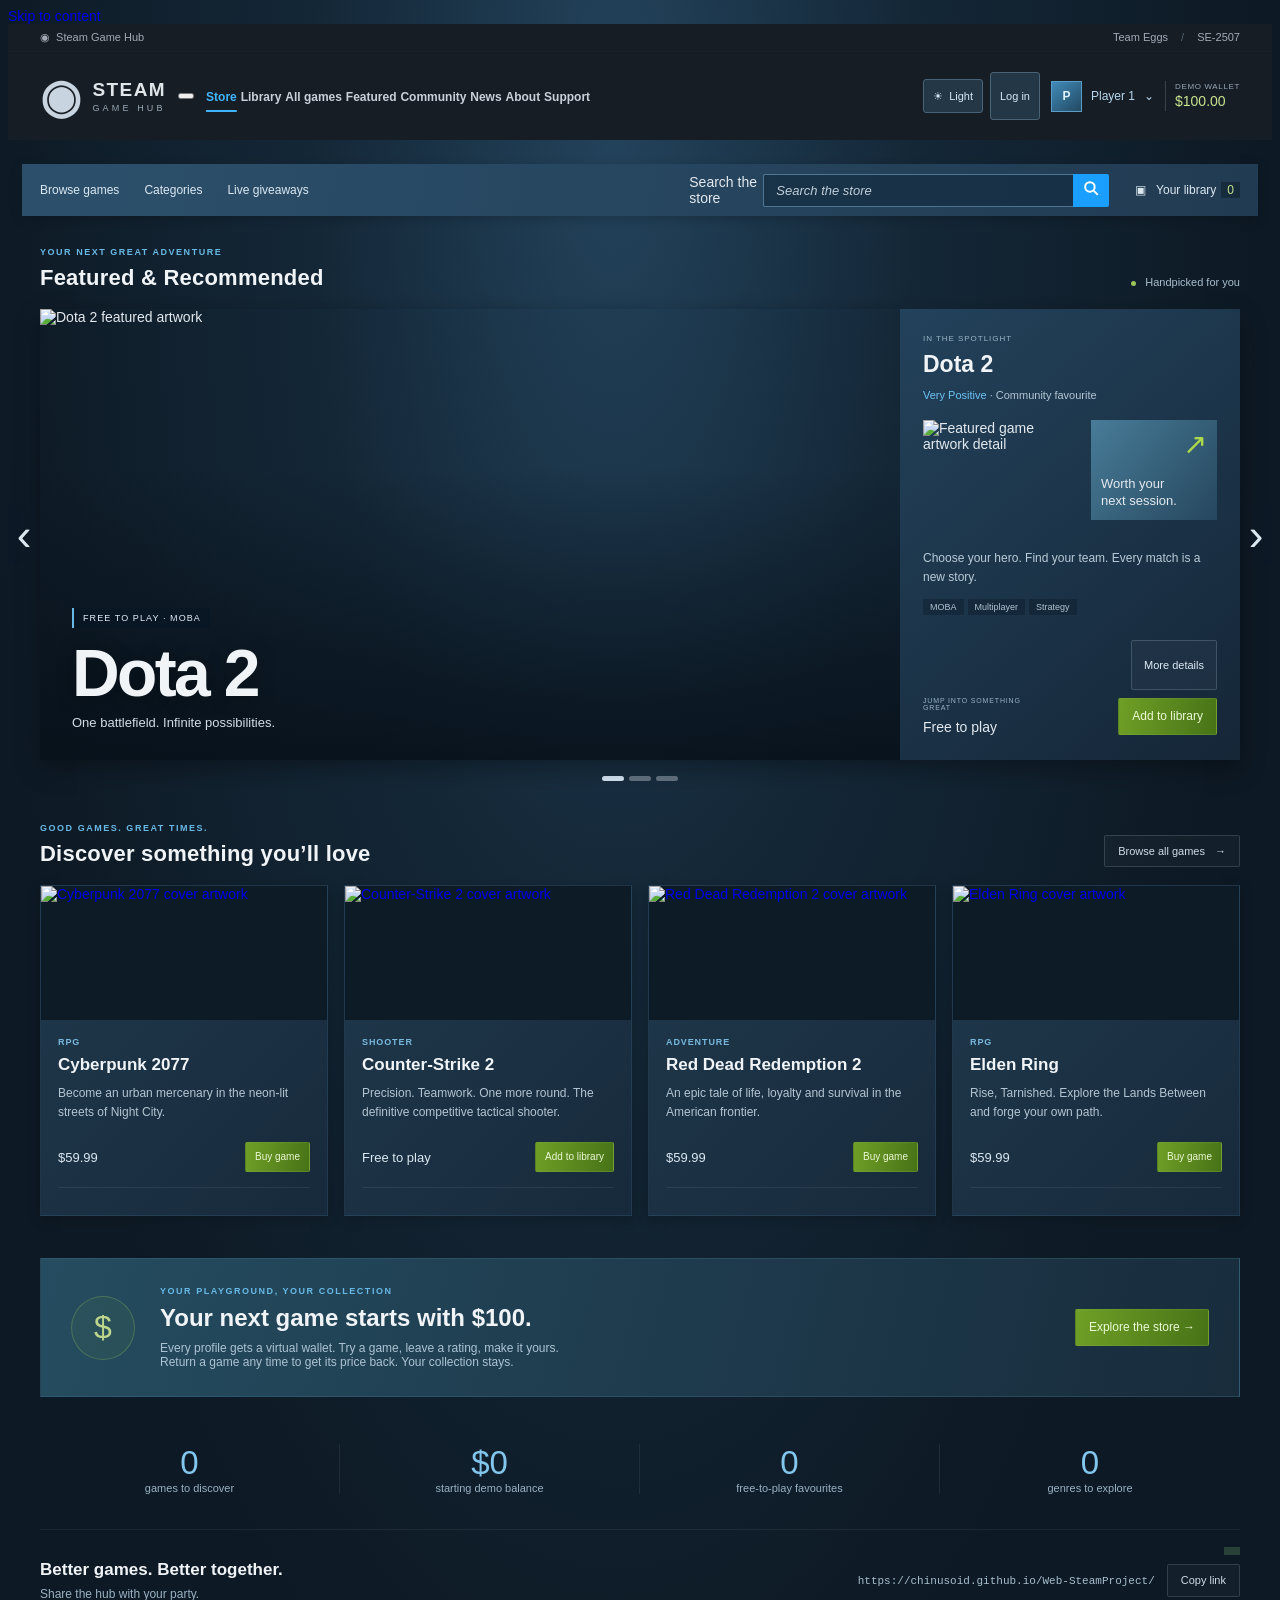
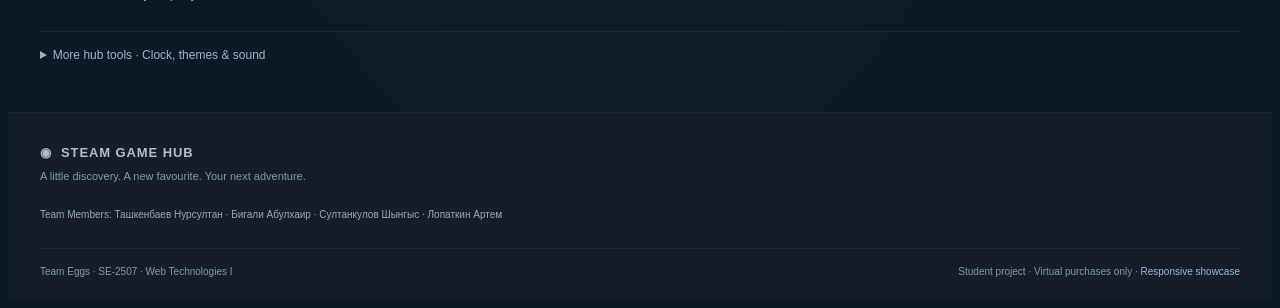
==== index.html @ 56e3a1a7 "Add game details page and team contact links Brings over Nursultan's 10 November additions from the " ====
<!DOCTYPE html>
<html lang="en" data-bs-theme="dark">
<head>
<meta charset="utf-8">
<script src="js/theme-init.js"></script>
<script defer src="js/validation.js"></script>
<meta name="viewport" content="width=device-width, initial-scale=1">
<title>Steam Game Hub — Store</title>
<meta name="description" content="Discover, rate and collect your next favourite game. A frontend student game store.">
<link rel="icon" href="data:image/svg+xml,%3Csvg xmlns='http://www.w3.org/2000/svg' viewBox='0 0 40 40'%3E%3Crect width='40' height='40' fill='%23171d25'/%3E%3Ctext x='5' y='30' fill='%2366c0f4' font-size='32'%3E◉%3C/text%3E%3C/svg%3E">
<link rel="stylesheet" href="vendor/bootstrap/bootstrap.min.css">
<link rel="stylesheet" href="css/theme.css">
<link rel="stylesheet" href="css/store.css">
<link rel="stylesheet" href="css/final.css">
<script defer src="vendor/bootstrap/bootstrap.bundle.min.js">
</script>
<script src="vendor/jquery/jquery-4.0.0.min.js">
</script>

<script defer src="js/games-data.js">
</script>
<script defer src="js/site.js">
</script>
<script defer src="js/interactions.js">
</script>
<script defer src="js/auth.js"></script><script defer src="js/final.js"></script><script defer src="js/script.js">
</script>
</head>
<body class="store-page">
<a href="#main-content" class="visually-hidden-focusable skip-link btn btn-light">Skip to content</a>
<header id="main-header" class="store-header">
 <div class="client-strip">
<div class="store-shell">
<span class="client-label">◉ &nbsp;Steam Game Hub</span>
<span>Team Eggs <span class="strip-divider">/</span> SE-2507</span>
</div>
</div>
 <nav class="navbar navbar-expand-xl" aria-label="Main navigation">
<div class="store-shell nav-inner">
 <a class="navbar-brand" href="index.html">
<span class="hub-symbol" aria-hidden="true">◉</span>
<span>STEAM<span class="brand-sub">GAME HUB</span>
</span>
</a>
 <button class="navbar-toggler" type="button" data-bs-toggle="collapse" data-bs-target="#main-nav" aria-controls="main-nav" aria-expanded="false" aria-label="Toggle navigation">
<span class="navbar-toggler-icon">
</span>
</button>
 <div class="collapse navbar-collapse" id="main-nav">
<div class="navbar-nav">
<a class="nav-link active" aria-current="page" href="index.html">Store</a>
<a class="nav-link "  href="library.html">Library</a>
<a class="nav-link "  href="games.html">All games</a>
<a class="nav-link "  href="featured.html">Featured</a>
<a class="nav-link "  href="community.html">Community</a>
<a class="nav-link "  href="news.html">News</a>
<a class="nav-link "  href="about.html">About</a>
<a class="nav-link "  href="contact.html">Support</a>
</div>
</div>
 <div class="account-tools"><button type="button" class="theme-toggle" data-theme-toggle aria-pressed="false" aria-label="Switch to light mode"><span aria-hidden="true">☀</span><span data-theme-label>Light</span></button><a class="account-link" href="login.html" data-account-link>Log in</a>
<button class="profile-button" data-open-profiles type="button" aria-haspopup="dialog">
<span class="avatar" aria-hidden="true">P</span>
<span data-profile-name>Player 1</span>
<span aria-hidden="true">⌄</span>
</button>
<div class="wallet">
<span class="wallet-label">DEMO WALLET</span>
<strong data-wallet>$100.00</strong>
</div>
</div>
 </div>
</nav>
 </header>
 <div class="store-shell shop-bar">
<nav aria-label="Store collections">
<a href="games.html">Browse games</a>
<a href="categories.html">Categories</a>
<a href="giveaways.html">Live giveaways</a>
</nav>
 <form class="store-search" action="games.html" role="search" autocomplete="off" novalidate>
<label class="visually-hidden" for="store-search">Search the store</label>
<input id="store-search" name="q" type="search" placeholder="Search the store" role="combobox" aria-autocomplete="list" aria-controls="search-suggestions" aria-expanded="false">
<button type="submit" aria-label="Search games">
<svg viewBox="0 0 24 24" aria-hidden="true">
<circle cx="10" cy="10" r="6"/>
<path d="m15 15 5 5"/>
</svg>
</button>
<ul id="search-suggestions" class="search-suggestions" role="listbox" hidden>
</ul>
</form>
 <a class="library-shortcut" href="library.html">▣ &nbsp; Your library <span data-owned-count>0</span>
</a>
</div>
<main id="main-content" class="store-shell store-main" tabindex="-1">
<section class="featured-section" aria-labelledby="featured-heading">
<div class="section-top">
<div>
<p class="eyebrow">YOUR NEXT GREAT ADVENTURE</p>
<h1 id="featured-heading">Featured &amp; Recommended</h1>
</div>
<span class="curated-label">
<span class="live-dot">
</span> Handpicked for you</span>
</div>
<div class="feature-stage" data-feature-stage>
<div class="feature-art">
<img data-feature-image src="images/about-gallery/dota2.jpg" alt="Dota 2 featured artwork" width="800" height="500">
<div class="feature-overlay">
<span class="feature-kicker" data-feature-kicker>FREE TO PLAY · MOBA</span>
<h2 data-feature-title>Dota 2</h2>
<p data-feature-tagline>One battlefield. Infinite possibilities.</p>
</div>
</div>
<div class="feature-info">
<div>
<span class="feature-label">IN THE SPOTLIGHT</span>
<h3 data-feature-name>Dota 2</h3>
<p class="review-line">Very Positive <span>· Community favourite</span>
</p>
</div>
<div class="feature-mosaic">
<img data-feature-preview src="images/about-gallery/dota2.jpg" alt="Featured game artwork detail" width="800" height="500">
<div>
<span aria-hidden="true">↗</span>
<strong>Worth your<br>next session.</strong>
</div>
</div>
<p data-feature-description>Choose your hero. Find your team. Every match is a new story.</p>
<div class="feature-tags" data-feature-tags>
<span>MOBA</span>
<span>Multiplayer</span>
<span>Strategy</span>
</div>
<div class="feature-bottom">
<div>
<span class="feature-label">JUMP INTO SOMETHING GREAT</span>
<strong data-feature-price>Free to play</strong>
</div>
<div class="feature-actions"><a class="detail-button" data-feature-details href="game-details.html?game=dota-2" aria-label="More details about Dota 2">More details</a><button class="buy-button" type="button" data-feature-buy data-buy="dota-2">Add to library</button></div>
</div>
</div>
<button class="feature-arrow previous" data-feature-step="-1" aria-label="Previous featured game" type="button">‹</button>
<button class="feature-arrow next" data-feature-step="1" aria-label="Next featured game" type="button">›</button>
</div>
<div class="feature-pagination" aria-label="Choose featured game">
<button type="button" data-feature-index="0" aria-label="Feature Dota 2" aria-pressed="true">
</button>
<button type="button" data-feature-index="1" aria-label="Feature Cyberpunk 2077" aria-pressed="false">
</button>
<button type="button" data-feature-index="2" aria-label="Feature Elden Ring" aria-pressed="false">
</button>
</div>
</section>
<section class="discovery-section" aria-labelledby="discover-heading">
<div class="section-top">
<div>
<p class="eyebrow">GOOD GAMES. GREAT TIMES.</p>
<h2 id="discover-heading">Discover something you’ll love</h2>
</div>
<a class="text-button" href="games.html">Browse all games <span aria-hidden="true">→</span>
</a>
</div>
<div class="store-grid home-grid">
<article class="game-card store-card" id="cyberpunk-2077" data-game="cyberpunk-2077">
<a class="game-art" href="games.html#cyberpunk-2077">
<img data-src="images/games/cyberpunk-2077.jpg" src="images/placeholder.svg" alt="Cyberpunk 2077 cover artwork" width="460" height="215" loading="lazy" data-lazy-image>
</a>
<div class="game-copy">
<p class="game-genre">RPG</p>
<h3>Cyberpunk 2077</h3>
<p class="game-description">Become an urban mercenary in the neon-lit streets of Night City.</p>
<div class="game-purchase-row">
<span class="price">$59.99</span>
<button type="button" class="buy-button" data-buy="cyberpunk-2077">Buy game</button>
</div>
<div data-rating-for="cyberpunk-2077" class="personal-rating">
</div>
</div>
</article>
<article class="game-card store-card" id="counter-strike-2" data-game="counter-strike-2">
<a class="game-art" href="games.html#counter-strike-2">
<img data-src="images/games/counter-strike-2.jpg" src="images/placeholder.svg" alt="Counter-Strike 2 cover artwork" width="460" height="215" loading="lazy" data-lazy-image>
</a>
<div class="game-copy">
<p class="game-genre">Shooter</p>
<h3>Counter-Strike 2</h3>
<p class="game-description">Precision. Teamwork. One more round. The definitive competitive tactical shooter.</p>
<div class="game-purchase-row">
<span class="price">Free to play</span>
<button type="button" class="buy-button" data-buy="counter-strike-2">Add to library</button>
</div>
<div data-rating-for="counter-strike-2" class="personal-rating">
</div>
</div>
</article>
<article class="game-card store-card" id="red-dead-redemption-2" data-game="red-dead-redemption-2">
<a class="game-art" href="games.html#red-dead-redemption-2">
<img data-src="images/games/red-dead-redemption-2.jpg" src="images/placeholder.svg" alt="Red Dead Redemption 2 cover artwork" width="460" height="215" loading="lazy" data-lazy-image>
</a>
<div class="game-copy">
<p class="game-genre">Adventure</p>
<h3>Red Dead Redemption 2</h3>
<p class="game-description">An epic tale of life, loyalty and survival in the American frontier.</p>
<div class="game-purchase-row">
<span class="price">$59.99</span>
<button type="button" class="buy-button" data-buy="red-dead-redemption-2">Buy game</button>
</div>
<div data-rating-for="red-dead-redemption-2" class="personal-rating">
</div>
</div>
</article>
<article class="game-card store-card" id="elden-ring" data-game="elden-ring">
<a class="game-art" href="games.html#elden-ring">
<img data-src="images/games/elden-ring.jpg" src="images/placeholder.svg" alt="Elden Ring cover artwork" width="460" height="215" loading="lazy" data-lazy-image>
</a>
<div class="game-copy">
<p class="game-genre">RPG</p>
<h3>Elden Ring</h3>
<p class="game-description">Rise, Tarnished. Explore the Lands Between and forge your own path.</p>
<div class="game-purchase-row">
<span class="price">$59.99</span>
<button type="button" class="buy-button" data-buy="elden-ring">Buy game</button>
</div>
<div data-rating-for="elden-ring" class="personal-rating">
</div>
</div>
</article>
</div>
</section>
<section class="wallet-banner">
<div class="wallet-banner-icon" aria-hidden="true">$</div>
<div>
<p class="eyebrow">YOUR PLAYGROUND, YOUR COLLECTION</p>
<h2>Your next game starts with $100.</h2>
<p>Every profile gets a virtual wallet. Try a game, leave a rating, make it yours.<br>Return a game any time to get its price back. Your collection stays.</p>
</div>
<a class="buy-button" href="games.html">Explore the store →</a>
</section>
<section class="store-stats" aria-label="The hub in numbers">
<div>
<strong data-counter="9">0</strong>
<span>games to discover</span>
</div>
<div>
<strong data-counter="100" data-counter-prefix="$">$0</strong>
<span>starting demo balance</span>
</div>
<div>
<strong data-counter="2">0</strong>
<span>free-to-play favourites</span>
</div>
<div>
<strong data-counter="6">0</strong>
<span>genres to explore</span>
</div>
</section>
<section class="share-hub">
<div>
<h2>Better games. Better together.</h2>
<p>Share the hub with your party.</p>
</div>
<div class="copy-link">
<code data-share-url>https://chinusoid.github.io/Web-SteamProject/</code>
<button type="button" data-copy-link class="text-button">Copy link</button>
<span data-copy-status role="status">
</span>
</div>
</section>
<details class="legacy-tools">
<summary>More hub tools · Clock, themes &amp; sound</summary>
<section aria-labelledby="hub-tools-title" class="surface-panel rounded-3 p-3 p-md-4 mt-4" id="hub-tools">
      <div class="row g-4 align-items-center">
       <div class="col-12 col-lg-7">
        <h2 class="h4 mb-3" id="hub-tools-title">Make yourself at home</h2>
        <p class="small text-body-secondary mb-1">Your local date and time</p>
        <time class="live-clock d-block fw-semibold" data-live-clock="">Enable JavaScript to see the current time.</time>
       </div>
       <div class="col-12 col-lg-5">
        <button class="btn btn-outline-info" data-change-background="" type="button">
         <span aria-hidden="true" class="background-swatch me-2">
</span>Change background
        </button>
        <p class="small mt-2 mb-0" role="status">Current background: <span data-background-name="">Midnight</span>
</p>
       </div>
      </div>
      <nav aria-label="Explore the hub" class="d-flex flex-wrap gap-3 border-top mt-4 pt-3">
       <a href="games.html#catalogue">Filter games</a>
       <a href="community.html#player-profile">Build your player card</a>
       <a href="community.html#join-community">Join the community</a>
       <a href="news.html#newsletter">Try our newsletter</a>
       <a href="contact.html#faq">Frequently asked questions</a>
      </nav>
      <div class="border-top mt-3 pt-3">
       <h3 class="h6">A little sound for your hub</h3>
       <div class="d-flex align-items-center gap-3">
        <button class="btn btn-outline-info btn-sm" data-play-sound="" hidden type="button">Play notification</button>
        <span aria-hidden="true" class="sound-visual" data-sound-visual="">
<span>
</span>
<span>
</span>
<span>
</span>
</span>
       </div>
       <p class="small text-body-secondary mt-2 mb-0" data-sound-status="" role="status">Play a short chime when you want to hear it.</p>
       <audio id="notification-sound" preload="none" src="audio/notification.wav">
</audio>
      </div>
     </section>
</details>
</main>
<footer class="store-footer">
<div class="store-shell">
<a class="footer-brand" href="index.html">◉ &nbsp;STEAM GAME HUB</a>
<p>A little discovery. A new favourite. Your next adventure.</p>
<p class="team-credit">Team Members: Ташкенбаев Нурсултан · Бигали Абулхаир · Султанкулов Шынгыс · Лопаткин Артем</p>
<div class="footer-bottom">
<span>Team Eggs · SE-2507 · Web Technologies I</span>
<span>Student project · Virtual purchases only · <a href="responsive.html">Responsive showcase</a>
</span>
</div>
</div>
</footer>
</body>
</html>
---- css/store.css ----
/* Steam-inspired storefront, shared by all main pages. */
:root { --shop-bg:#0d1924; --shop-panel:#172a3b; --shop-blue:#1a9fff; --shop-muted:#9ab0c1; --shop-green:#bee64d; }
body.store-page { background:radial-gradient(ellipse at 48% 120px,#23435c 0, #142737 32%,#0d1924 69%); color:#e3e9ee; font-family:Arial,Helvetica,sans-serif; font-size:14px; }
.store-shell { width:min(1200px,calc(100% - 64px)); margin-inline:auto; }
.store-page a { text-decoration:none; }
.store-page h1,.store-page h2,.store-page h3 { color:#f0f4f7; }
.store-header { background:#171d25; }
.client-strip { color:#a1aab4; font-size:11px; border-bottom:1px solid #ffffff05; }
.client-strip .store-shell { display:flex; justify-content:space-between; padding-block:7px; }
.strip-divider { color:#52616d; margin-inline:10px; }
.store-header .navbar { padding-block:20px; }
.nav-inner { display:flex; align-items:center; flex-wrap:wrap; gap:22px; }
.store-header .navbar-brand { display:flex; align-items:center; gap:10px; margin:0 12px 0 0; color:#e0e5ea; font-size:22px; line-height:1; font-weight:700; letter-spacing:.075em; }
.hub-symbol { font-size:47px; line-height:1; color:#c8d4df; }
.brand-sub { display:block; margin-top:5px; font-size:9px; font-weight:400; letter-spacing:.35em; color:#9baab7; }
.store-header .navbar-nav { gap:14px; }
.store-header .nav-link { padding:8px 0 !important; font-size:13px; font-weight:600; color:#c8d1da; white-space:nowrap; }
.store-header .nav-link.active { color:#40b5ff; text-decoration:underline; text-underline-offset:9px; text-decoration-thickness:2px; }
.store-header .navbar-collapse { flex-grow:1; }
.account-tools { display:flex; align-items:center; gap:16px; margin-left:auto; }
.profile-button { display:flex; align-items:center; gap:9px; padding:4px; border:0; color:#b7d8ef; background:transparent; font-size:12px; }
.avatar { display:grid; place-items:center; background:linear-gradient(140deg,#418bb9,#224962); border:1px solid #5a9ec8; color:#def3ff; width:29px; height:29px; font-weight:bold; }
.wallet { border-left:1px solid #39404a; padding-left:16px; line-height:1.4; }
.wallet-label { display:block; color:#95a6b5; font-size:8px; letter-spacing:.08em; }
.wallet strong { color:#c9e58f; font-size:14px; font-weight:500; font-variant-numeric:tabular-nums; }
.shop-bar { display:flex; gap:26px; align-items:center; position:relative; z-index:20; padding:0 18px; min-height:52px; margin-top:24px; background:linear-gradient(100deg,#2c506c,#213b52); box-shadow:0 3px 12px #0003; }
.shop-bar nav { display:flex; gap:25px; }
.shop-bar nav a,.library-shortcut { color:#dce8f0; font-size:12px; white-space:nowrap; }
.shop-bar a:hover { color:#fff; }
.store-search { display:flex; position:relative; flex:1; max-width:420px; margin-left:auto; height:33px; }
.store-search input { width:100%; min-width:0; padding:6px 12px; background:#0d223580; color:#eff8ff; border:1px solid #4d7695; border-right:0; border-radius:2px 0 0 2px; font-size:13px; }
.store-search input::placeholder { color:#c0ced9; font-style:italic; }
.store-search>button { flex-shrink:0; width:36px; border:0; border-radius:0 2px 2px 0; background:#1a9fff; color:white; }
.store-search svg { width:19px; height:19px; fill:none; stroke:currentColor; stroke-width:2.5; }
.library-shortcut { display:flex; align-items:center; gap:5px; }
.library-shortcut span { color:#c9e58f; background:#162c3d; padding:1px 6px; }
.search-suggestions { position:absolute; top:38px; left:0; right:0; padding:5px; margin:0; list-style:none; background:#172d40; border:1px solid #42779c; box-shadow:0 12px 24px #0008; }
.search-suggestions button { width:100%; display:flex; align-items:center; gap:10px; border:0; background:transparent; color:#e5edf4; text-align:left; padding:8px; font-size:12px; }
.search-suggestions button:hover,.search-suggestions button[aria-selected=true] { background:#315b78; }
.search-suggestions img { width:65px; height:34px; object-fit:cover; }
.search-suggestions small { margin-left:auto; color:#b7d288; }
.search-suggestions .suggestion-empty { padding:12px; color:#b7c4ce; }
.store-main { padding-top:31px; padding-bottom:50px; min-height:65vh; }
.eyebrow { font-size:9px; letter-spacing:.17em; font-weight:700; color:#68b9e6; margin:0 0 8px; }
.section-top { display:flex; justify-content:space-between; align-items:flex-end; gap:20px; margin-bottom:18px; }
.section-top h1,.section-top h2 { font-size:22px; margin:0; font-weight:600; letter-spacing:.01em; }
.curated-label { font-size:11px; color:#a9becd; margin-bottom:3px; }
.live-dot { display:inline-block; width:5px; height:5px; background:#9cc45d; border-radius:50%; margin-right:6px; }
.feature-stage { position:relative; display:grid; grid-template-columns:1fr 340px; min-height:448px; box-shadow:0 8px 24px #0005; }
.feature-art { position:relative; min-width:0; overflow:hidden; }
.feature-art>img { width:100%; height:100%; position:absolute; inset:0; object-fit:cover; }
.feature-art:after { content:''; position:absolute; inset:0; background:linear-gradient(0deg,#071019dc,transparent 65%); pointer-events:none; }
.feature-overlay { position:absolute; z-index:1; bottom:30px; left:32px; right:24px; }
.feature-kicker { display:inline-block; color:#e3edf5; font-size:9px; letter-spacing:.12em; background:#07162599; border-left:2px solid #68b9e6; padding:5px 9px; }
.feature-overlay h2 { font-size:66px; font-weight:700; letter-spacing:-.04em; margin:7px 0 4px; text-shadow:0 2px 20px #0005; }
.feature-overlay p { color:#d3dde6; font-size:13px; margin:0; }
.feature-info { padding:25px 23px; background:linear-gradient(140deg,#23425b,#152637); display:flex; flex-direction:column; }
.feature-label { color:#99b3c5; letter-spacing:.12em; font-size:8px; display:block; margin-bottom:8px; }
.feature-info h3 { font-size:23px; margin:0 0 9px; }
.review-line { font-size:11px; color:#6dc5f5; }
.review-line span { color:#b5c6d3; }
.feature-mosaic { display:grid; grid-template-columns:1fr 1fr; gap:8px; margin:8px 0 17px; }
.feature-mosaic img { width:100%; height:100px; object-fit:cover; }
.feature-mosaic>div { padding:10px; background:linear-gradient(130deg,#487c98,#26475e); display:flex; flex-direction:column; justify-content:space-between; }
.feature-mosaic strong { font-size:13px; font-weight:500; line-height:1.3; }
.feature-mosaic>div>span { color:#acd84b; font-size:29px; line-height:1; align-self:flex-end; }
.feature-info>p { color:#b9cbd8; font-size:12px; line-height:1.6; margin-bottom:12px; }
.feature-tags { display:flex; flex-wrap:wrap; gap:4px; }
.feature-tags span { padding:3px 7px; background:#0d1d2b77; color:#b0c3d1; font-size:9px; }
.feature-bottom { margin-top:auto; padding-top:25px; display:flex; align-items:end; justify-content:space-between; gap:10px; }
.feature-bottom .feature-label { font-size:7px; }
.feature-bottom strong { font-size:14px; font-weight:400; }
.buy-button { display:inline-flex; align-items:center; justify-content:center; gap:7px; color:#ecf9d6 !important; background:linear-gradient(100deg,#709f26,#477317); padding:9px 13px; border:1px solid #87a95444; border-radius:2px; font-size:12px; line-height:1.4; text-decoration:none; transition:filter .2s,transform .2s; white-space:nowrap; }
.buy-button:hover { filter:brightness(1.2); }
.buy-button:disabled { opacity:.65; cursor:default; }
.buy-button.is-owned { background:#294654; color:#bfd8e6 !important; border-color:#557a8b55; }
.feature-arrow { position:absolute; z-index:2; top:calc(50% - 30px); width:32px; height:60px; background:linear-gradient(90deg,#0b1725aa,#0b172500); border:0; color:#dce8f0; font-size:44px; font-family:Arial; line-height:1; }
.feature-arrow.previous { left:-32px; } /* Fits inside the 32px page gutter (no sideways scroll). */
.feature-arrow.next { right:-32px; transform:none; background:linear-gradient(-90deg,#0b1725aa,#0b172500); }
.feature-pagination { display:flex; justify-content:center; gap:5px; margin:16px 0 0; }
.feature-pagination button { border:0; width:22px; height:5px; border-radius:3px; background:#647382; padding:0; }
.feature-pagination button[aria-pressed=true] { background:#d6e6f3; }
.discovery-section { margin-top:42px; }
.text-button { display:inline-flex; align-items:center; justify-content:center; gap:10px; background:#ffffff07; border:1px solid #8299aa44; border-radius:2px; color:#d0dce7; padding:7px 13px; font-size:11px; line-height:1.5; }
.text-button:hover { background:#ffffff13; color:#fff; }
.store-grid { display:grid; grid-template-columns:repeat(3,minmax(0,1fr)); gap:22px; }
.home-grid { grid-template-columns:repeat(4,minmax(0,1fr)); gap:16px; }
.store-card { min-width:0; background:linear-gradient(135deg,#20394d,#172a3b); border:1px solid #42617a33; box-shadow:0 3px 12px #0003; transition:transform .2s,box-shadow .2s; display:flex; flex-direction:column; }
.store-card:hover { transform:translateY(-3px); box-shadow:0 7px 20px #0006; border-color:#6396b7; }
.game-art { display:block; overflow:hidden; background:#0d1b27; }
.store-card .game-art img { width:100%; height:auto; aspect-ratio:460/215; object-fit:cover; display:block; transition:transform .3s; }
.store-card:hover .game-art img { transform:scale(1.025); }
.game-copy { padding:17px; display:flex; flex-direction:column; flex:1; }
.store-card h3 { font-size:17px; margin:0 0 9px; font-weight:600; }
.store-card .game-genre { color:#78b8dd; font-size:9px; font-weight:700; letter-spacing:.1em; text-transform:uppercase; margin:0 0 8px; }
.game-description { font-size:12px; color:#b4c5d2; margin:0 0 20px; line-height:1.6; }
.game-purchase-row { display:flex; justify-content:space-between; align-items:center; gap:9px; margin-top:auto; padding-bottom:15px; }
.price { font-size:13px; color:#d9e7f0; white-space:nowrap; }
.home-grid .buy-button { font-size:10px; padding:7px 9px; }
.personal-rating { border-top:1px solid #ffffff12; padding-top:10px; }
.rating-legend { color:#a5bac8; font-size:10px; display:flex; align-items:center; justify-content:space-between; margin:0 0 5px; width:100%; }
.rating-options { display:flex; gap:2px; }
.rating-options label { cursor:pointer; color:#718493; font-size:23px; line-height:1; padding:3px 3px 5px; transition:color .15s; }
.rating-options label.is-selected { color:#d9bf74; }
.rating-options label:hover { color:#f8d67b; }
.rating-options input:focus-visible+label { outline:2px solid #83d0fc; outline-offset:2px; }
.rating-options button { margin-left:auto; font-size:10px; color:#a7bdce; background:none; border:0; }
.rating-options button:disabled { opacity:.3; }
.wallet-banner { margin-top:42px; padding:27px 30px; display:flex; align-items:center; gap:25px; border:1px solid #46768b55; background:linear-gradient(105deg,#254c60,#182c3c); }
.wallet-banner-icon { color:#bed68c; font-size:32px; border:1px solid #7ea65766; background:#90bb3c10; width:62px; height:62px; display:grid; place-items:center; border-radius:50%; flex-shrink:0; }
.wallet-banner h2 { font-size:24px; margin:0 0 9px; }
.wallet-banner p:not(.eyebrow) { margin:0; color:#adc3d3; font-size:12px; }
.wallet-banner>.buy-button { margin-left:auto; }
.store-stats { display:grid; grid-template-columns:repeat(4,1fr); padding:35px 0; margin-top:12px; border-bottom:1px solid #fff1; }
.store-stats>div { display:flex; flex-direction:column; align-items:center; border-right:1px solid #ffffff12; }
.store-stats>div:last-child { border:0; }
.store-stats strong { color:#83c6ed; font-size:33px; font-weight:500; font-variant-numeric:tabular-nums; }
.store-stats span { color:#9ab2c3; font-size:11px; }
.share-hub { padding-top:30px; display:flex; justify-content:space-between; align-items:center; gap:20px; }
.share-hub h2 { font-size:17px; margin:0 0 7px; }
.share-hub p { font-size:12px; color:#9ab2c3; margin:0; }
.copy-link { display:flex; align-items:center; gap:12px; position:relative; }
.copy-link code { color:#a8becd; font-size:11px; overflow-wrap:anywhere; }
.copy-link [data-copy-status] { position:absolute; bottom:calc(100% + 9px); right:0; color:#d8e9bf; background:#284035; padding:4px 8px; font-size:11px; }
.copy-link [data-copy-status]:empty { display:none; }
.store-footer { margin-top:auto; padding:32px 0 23px; background:#151e28; border-top:1px solid #ffffff08; color:#8199ab; font-size:11px; }
.footer-brand { color:#afc0cd; letter-spacing:.07em; font-size:13px; font-weight:700; }
.store-footer p { margin:10px 0 24px; }
.footer-bottom { display:flex; justify-content:space-between; gap:12px; border-top:1px solid #ffffff0c; padding-top:17px; font-size:10px; }
.footer-bottom a { color:#94bcd7; }
.catalogue-heading { padding:15px 0 24px; }
.catalogue-heading h1 { font-size:36px; font-weight:600; margin:8px 0 13px; }
.catalogue-heading>p:last-child { color:#a9becd; font-size:13px; }
.catalogue-toolbar { display:grid; grid-template-columns:minmax(180px,1.4fr) 1fr 1fr auto; gap:18px; align-items:end; padding:20px; background:#152b3c; border:1px solid #55718944; }
.catalogue-toolbar label { display:block; font-size:11px; color:#a7bfce; margin-bottom:6px; }
.catalogue-toolbar input,.catalogue-toolbar select { min-height:38px; font-size:12px; background-color:#0e2130; border-color:#446074; border-radius:2px; color:#dfebf3; }
.catalogue-toolbar .text-button { min-height:38px; }
.results-line { display:flex; align-items:center; justify-content:space-between; gap:20px; margin:22px 0 17px; color:#9cb4c5; font-size:11px; }
.results-line p { margin:0; }
.results-line>span { color:#8caa83; }
mark { background:#b1d65d; color:#152318; padding:0 1px; border-radius:1px; }
.catalogue-empty { text-align:center; padding:70px 20px; background:#162a3b; }
.catalogue-empty>span { font-size:50px; color:#5c91b3; }
.catalogue-empty h2 { font-size:24px; }
.catalogue-empty p { color:#adc1d1; }
.refund-button { display:block; width:100%; background:transparent; border:1px solid #7a8a9966; color:#bed0df; border-radius:2px; padding:7px; margin:10px 0 0; font-size:11px; }
.scroll-meter { position:fixed; inset:0 0 auto; height:3px; z-index:1500; pointer-events:none; }
.scroll-meter>span { display:block; height:100%; width:0; background:linear-gradient(90deg,#1a9fff,#65d5e7,#bee64d); box-shadow:0 0 10px #49c7ff88; }
.hub-dialog { color:#e1ecf3; width:calc(100% - 36px); max-width:450px; border:1px solid #436781; border-radius:4px; padding:28px; background:linear-gradient(145deg,#243f55,#152839); box-shadow:0 30px 100px #000b; margin:auto; }
.hub-dialog::backdrop { background:#040b13cd; backdrop-filter:blur(4px); }
.hub-dialog h2 { font-size:24px; margin:0 0 13px; }
.dialog-close { position:absolute; top:12px; right:15px; background:none; color:#b6cbd9; font-size:24px; border:0; }
.hub-dialog p { font-size:12px; color:#b7cad8; }
.hub-dialog .form-control { font-size:13px; border-radius:2px; }
.hub-dialog label { font-size:12px; margin-bottom:8px; display:block; }
.profile-list { display:grid; gap:8px; margin:22px 0; max-height:210px; overflow:auto; }
.profile-option { display:flex; align-items:center; gap:12px; width:100%; text-align:left; padding:10px; color:#dae6ee; background:#0f2233; border:1px solid #3c5d74; }
.profile-option[aria-pressed=true] { background:#2d526c; border-color:#71b7de; }
.profile-option small { margin-left:auto; color:#bfd68e; }
.profile-note { font-size:11px !important; }
.profile-create-row { display:flex; align-items:stretch; gap:8px; }
.profile-error { color:#ffb6b6 !important; margin-top:8px; }
.purchase-cover { width:100%; height:auto; aspect-ratio:460/180; object-fit:cover; margin:8px 0 20px; }
.checkout-line { display:flex; justify-content:space-between; padding:10px 0; border-bottom:1px solid #ffffff15; font-size:13px; }
.checkout-line strong { color:#c5df94; font-weight:500; }
.dialog-actions { display:flex; justify-content:flex-end; gap:10px; margin-top:22px; }
.purchase-error { margin:12px 0 0; color:#ffb6b6 !important; }
.spinner { display:inline-block; width:14px; height:14px; border:2px solid #ffffff55; border-top-color:#fff; border-radius:50%; animation:hub-spin .6s linear infinite; vertical-align:middle; margin-right:6px; }
@keyframes hub-spin { to { transform:rotate(360deg); } }
.hub-toasts { position:fixed; bottom:24px; right:24px; width:min(340px,calc(100% - 32px)); z-index:1600; display:grid; gap:9px; pointer-events:none; }
.hub-toast { padding:15px 18px; color:#e5eef5; background:#244156; border:1px solid #4d7591; border-left:3px solid #bee64d; box-shadow:0 8px 25px #0008; font-size:12px; }
.hub-toast.is-error { border-left-color:#f19999; }
.info-page>.container-fluid { max-width:1280px; }
.info-page .page-sidebar .sidebar-panel { background:transparent; border-right:1px solid #4a6b8144; }
.info-page .page-banner { background:linear-gradient(120deg,#25485f,#142838); border-radius:2px !important; }
.info-page .page-banner h1 { font-size:36px; }
.info-page .game-card { border-radius:2px; overflow:hidden; }
.info-page .game-card>img { object-fit:cover; height:auto; aspect-ratio:460/215; }
.info-page .personal-rating { margin-top:14px; }
.info-page .game-purchase-row { padding-top:14px; }
@media(min-width:1200px) and (max-width:1370px) { .nav-inner { gap:12px; } .store-header .navbar-nav { gap:11px; } .store-header .nav-link { font-size:12px; } .account-tools { gap:10px; } .store-header .navbar-brand { margin-right:3px; } }
@media(max-width:1199px) { .nav-inner { gap:15px; } .store-header .navbar-collapse { order:4; flex-basis:100%; } .store-header .navbar-nav { padding-top:10px; flex-direction:row; flex-wrap:wrap; gap:20px; } .store-header .navbar-toggler { margin-left:auto; padding:4px 8px; font-size:16px; } .account-tools { margin-left:0; } .shop-bar { gap:18px; } .shop-bar nav { gap:15px; } .shop-bar nav a { font-size:11px; } .feature-stage { grid-template-columns:1fr 300px; min-height:420px; } .feature-overlay h2 { font-size:52px; } .feature-info { padding:22px 18px; } .home-grid { grid-template-columns:repeat(2,minmax(0,1fr)); gap:22px; } .home-grid .buy-button { font-size:12px; padding:9px 13px; } .shop-bar .library-shortcut { font-size:0; gap:0; } .shop-bar .library-shortcut span { font-size:12px; } }
@media(max-width:800px) { .store-shell { width:calc(100% - 40px); } .shop-bar { flex-wrap:wrap; padding:12px; gap:12px; } .shop-bar nav { width:100%; justify-content:space-between; } .store-search { max-width:none; } .feature-stage { grid-template-columns:1fr; } .feature-art { aspect-ratio:16/10; } .feature-overlay h2 { font-size:50px; } .feature-info { padding:20px; } .feature-mosaic { display:none; } .feature-info>p { margin-top:6px; } .feature-bottom { padding-top:18px; } .feature-arrow.previous { left:-20px; width:26px; } .feature-arrow.next { right:-20px; width:26px; } .feature-arrow { top:160px; } .feature-info h3 { font-size:20px; } .curated-label { display:none; } .store-grid { grid-template-columns:repeat(2,minmax(0,1fr)); gap:16px; } .catalogue-toolbar { grid-template-columns:1fr 1fr; gap:14px; } .catalogue-toolbar>div:first-child { grid-column:1/-1; } .catalogue-toolbar>.text-button { grid-column:1/-1; } .wallet-banner { flex-wrap:wrap; padding:22px; gap:17px; } .wallet-banner>div:nth-child(2) { flex:1; } .wallet-banner>.buy-button { margin-left:79px; } .wallet-banner h2 { font-size:21px; } .share-hub { flex-direction:column; align-items:flex-start; } .footer-bottom { flex-direction:column; } .results-line { flex-wrap:wrap; gap:5px; } }
@media(max-width:520px) { .store-shell { width:calc(100% - 32px); } .client-strip { font-size:9px; } .store-header .navbar { padding-block:16px; } .store-header .navbar-brand { font-size:16px; gap:7px; } .hub-symbol { font-size:35px; } .brand-sub { font-size:7px; } .nav-inner { gap:9px; } .account-tools { width:100%; justify-content:space-between; margin-top:4px; padding-top:12px; border-top:1px solid #fff1; } .profile-button { padding:0; } .wallet { display:flex; align-items:center; gap:10px; border:0; } .wallet-label { font-size:8px; } .store-header .navbar-nav { gap:10px 20px; } .shop-bar { margin-top:16px; } .store-main { padding-top:25px; } .section-top h1,.section-top h2 { font-size:19px; } .section-top { align-items:flex-start; gap:12px; } .section-top .text-button { font-size:0; padding:5px 10px; } .section-top .text-button span { font-size:16px; } .feature-art { aspect-ratio:1.35; } .feature-overlay { bottom:22px; left:20px; } .feature-overlay h2 { font-size:43px; } .feature-overlay p { font-size:11px; } .feature-arrow.previous { left:-16px; } .feature-arrow.next { right:-16px; } .feature-arrow { width:22px !important; top:100px; } .feature-info { padding:18px; } .store-grid { grid-template-columns:1fr; gap:20px; } .home-grid { grid-template-columns:1fr; } .discovery-section { margin-top:30px; } .store-card h3 { font-size:19px; } .wallet-banner-icon { display:none; } .wallet-banner>.buy-button { margin-left:0; } .wallet-banner { margin-top:30px; } .wallet-banner>div:nth-child(2) { flex-basis:100%; } .store-stats { grid-template-columns:1fr 1fr; gap:22px; } .store-stats>div:nth-child(2) { border:0; } .store-stats strong { font-size:29px; } .copy-link { align-items:flex-start; flex-direction:column; gap:9px; } .catalogue-heading h1 { font-size:29px; } .catalogue-toolbar { padding:16px; } .hub-toasts { right:16px; bottom:16px; } .info-page .page-banner h1 { font-size:29px; } }
.legacy-tools { margin-top:30px; border-top:1px solid #fff1; padding-top:16px; color:#9eb6c8; font-size:12px; }
.legacy-tools summary { cursor:pointer; }
.legacy-tools .surface-panel { background:#152a3b; }
.team-credit { font-size:10px; line-height:1.8; color:#94a9b9; }
/* The registration block advances in place through name, email and password. */
.registration-form { background:#152b3de8; border:1px solid #40627b; border-radius:3px; padding:26px; }
.registration-stepper { display:flex; justify-content:space-between; gap:12px; padding:0 0 22px; margin:0 0 20px; list-style:none; border-bottom:1px solid #ffffff18; }
.registration-stepper li { display:flex; align-items:center; gap:8px; font-size:11px; color:#97adbd; }
.registration-stepper li>span { display:grid; place-items:center; width:25px; height:25px; background:#102333; border:1px solid #537086; border-radius:50%; font-size:10px; }
.registration-stepper li[aria-current=step] { color:#e1f0fa; }
.registration-stepper li[aria-current=step]>span { background:#1879b5; border-color:#58b2e7; }
.registration-stepper li.is-complete>span { background:#405c30; border-color:#8ba96a; color:#dcf6bd; }
.registration-progress { font-size:10px; letter-spacing:.07em; color:#72c1ef; margin-bottom:19px; }
.registration-form legend { font-size:21px; }
.registration-form .form-control { min-height:43px; border-radius:2px; font-size:13px; }
.registration-actions { display:flex; align-items:center; gap:10px; margin-top:26px; flex-wrap:wrap; }
.registration-actions [data-registration-clear] { margin-left:auto; border-color:transparent; }
.registration-success { padding:8px 0; }
.registration-check { display:grid; place-items:center; width:44px; height:44px; margin-bottom:17px; border-radius:50%; background:#3e5f34; color:#d5f5a5; font-size:23px; }
.registration-success h3 { font-size:21px; }
.registration-success p { color:#b4cad9; margin-bottom:22px; }
.registration-success .text-button { margin:10px 0; }
@media(max-width:520px) { .registration-form { padding:20px; } .registration-stepper { gap:7px; } .registration-stepper li { font-size:10px; gap:5px; } .registration-stepper li>span { width:23px; height:23px; } }
/* Game details page, "More details" links and team contact links (dark theme; light overrides live in final.css). */
.feature-actions { display:flex; align-items:center; justify-content:flex-end; gap:8px; flex-wrap:wrap; }
.feature-actions .detail-button { margin:0; }
.detail-button { display:inline-flex; align-items:center; justify-content:center; align-self:flex-start; min-height:34px; margin:0 0 14px; padding:7px 12px; color:#dcebf5; background:#ffffff08; border:1px solid #8299aa55; border-radius:2px; font-size:11px; line-height:1.4; transition:background .2s,border-color .2s,color .2s; }
.detail-button:hover,.detail-button:focus-visible { color:#fff; background:#1b5273; border-color:#6bc4f2; }
.team-contacts { display:grid; gap:7px; width:100%; margin-top:12px; text-align:left; }
.team-contacts a { display:flex; justify-content:space-between; align-items:center; gap:8px; padding:7px 8px; color:#d5e5ef; background:#102232; border:1px solid #ffffff0b; font-size:10px; }
.team-contacts a span:first-child { color:#83c6ed; font-weight:700; }
.team-contacts a span:last-child { overflow-wrap:anywhere; text-align:right; }
.team-contacts a:hover { border-color:#5f9ec2; color:#fff; }
.game-detail-page { padding-top:34px; }
.game-detail-top { display:flex; justify-content:space-between; align-items:center; gap:18px; margin-bottom:17px; }
.game-detail-top .eyebrow { margin:0; }
.detail-back { color:#a9c6d9; font-size:12px; }
.detail-back:hover { color:#fff; }
.detail-hero { display:grid; grid-template-columns:minmax(0,1.35fr) minmax(280px,.65fr); min-height:350px; background:linear-gradient(130deg,#203b50,#142636); border:1px solid #47708b44; box-shadow:0 12px 28px #0004; }
.detail-art { min-height:350px; overflow:hidden; background:#0b1722; }
.detail-art img { display:block; width:100%; height:100%; min-height:350px; object-fit:cover; }
.detail-summary { display:flex; flex-direction:column; align-items:flex-start; padding:30px; }
.detail-summary h1 { margin:0 0 14px; font-size:clamp(28px,4vw,44px); line-height:1.1; }
.detail-summary>p { color:#c1d0dc; font-size:13px; line-height:1.75; }
.detail-tags { display:flex; flex-wrap:wrap; gap:7px; margin:3px 0 21px; }
.detail-tags span { padding:6px 9px; color:#bdd0dd; background:#0e1d2b; border:1px solid #ffffff12; font-size:10px; }
.detail-facts { display:grid; grid-template-columns:1fr 1fr; gap:9px; width:100%; margin-top:auto; }
.detail-fact { min-width:0; padding:12px; background:#0e1e2b99; border:1px solid #ffffff0d; }
.detail-fact span { display:block; margin-bottom:5px; color:#91aabd; font-size:9px; text-transform:uppercase; letter-spacing:.08em; }
.detail-fact strong { color:#e5f0f7; font-size:15px; font-weight:500; overflow-wrap:anywhere; }
.detail-section { margin-top:36px; }
.detail-section h2 { margin:0 0 14px; font-size:21px; }
.detail-overview { max-width:850px; color:#bfd0dc; font-size:14px; line-height:1.8; }
.detail-gallery { display:grid; grid-template-columns:repeat(3,minmax(0,1fr)); gap:16px; }
.detail-gallery a { display:block; overflow:hidden; background:#112332; border:1px solid #ffffff16; }
.detail-gallery img { display:block; width:100%; height:auto; aspect-ratio:16/9; object-fit:cover; transition:transform .25s; }
.detail-gallery a:hover img { transform:scale(1.03); }
.detail-gallery figcaption { padding:9px 11px; color:#a9bfd0; font-size:10px; }
.detail-note { color:#9db1c0; font-size:11px; }
.detail-error { padding:40px 25px; background:#152b3c; border:1px solid #46657b66; }
.detail-error h1 { margin-bottom:10px; }
@media(max-width:800px) { .detail-hero { grid-template-columns:1fr; } .detail-art,.detail-art img { min-height:0; aspect-ratio:16/9; } .detail-summary { padding:23px; } .detail-gallery { grid-template-columns:repeat(2,minmax(0,1fr)); } }
@media(max-width:520px) { .detail-gallery { grid-template-columns:1fr; } .detail-summary h1 { font-size:30px; } .team-contacts a { font-size:9px; } }
@media(max-width:520px) { .feature-bottom { flex-wrap:wrap; } .feature-actions { width:100%; justify-content:flex-start; } }
.detail-purchase { display:flex; align-items:center; gap:10px; margin-top:18px; }
.detail-rating { width:100%; margin-top:14px; }
---- css/final.css ----
/* Final project: shared account, discovery and accessible light mode surfaces. */
.theme-toggle,.account-link { display:inline-flex; align-items:center; justify-content:center; gap:6px; padding:6px 9px; min-height:34px; font-size:11px; color:#d6e9f6; border:1px solid #4a6477; background:#243747; border-radius:3px; white-space:nowrap; }
.theme-toggle { cursor:pointer; }
.theme-toggle:hover,.account-link:hover { background:#32536b; color:#fff; }
.account-tools { gap:9px; }
.account-tools .profile-button>span[data-profile-name] { max-width:90px; overflow:hidden; text-overflow:ellipsis; white-space:nowrap; }
.account-layout { display:grid; grid-template-columns:1.1fr 1fr; gap:64px; align-items:start; padding:30px 0; }
.account-intro h1,.giveaway-intro h1 { font-size:clamp(36px,4.5vw,62px); line-height:1.05; letter-spacing:-.04em; margin:16px 0 22px; }
.account-intro>p:not(.eyebrow),.giveaway-intro p:not(.eyebrow) { color:#b9cbd8; font-size:15px; max-width:480px; }
.account-intro img { width:100%; height:240px; object-fit:cover; margin:20px 0; border-radius:3px; }
.account-panel { padding:30px; background:#172c3e; border:1px solid #42617a; border-radius:4px; }
.account-panel h2 { font-size:25px; margin-bottom:18px; }
.account-panel>p { color:#b9cbd8; }
.account-panel label { display:block; margin:22px 0 8px; font-size:12px; }
.account-panel .form-control { min-height:44px; }
.password-row { display:flex; gap:8px; }
.password-row input { min-width:0; }
.account-submit { width:100%; padding:12px; margin-top:22px; font-size:14px; }
.account-note { margin:26px 0; padding-top:22px; border-top:1px solid #ffffff18; }
.account-panel .field-error { margin:8px 0; font-size:12px; }
.profile-hero { display:flex; align-items:center; gap:25px; padding:32px; margin-bottom:24px; background:linear-gradient(110deg,#2a526b,#172c3e); border:1px solid #42617a; }
.profile-hero h2 { font-size:34px; margin-bottom:7px; overflow-wrap:anywhere; }
.profile-hero p:last-child { margin:0; color:#b9cbd8; }
.profile-hero>button { margin-left:auto; }
.profile-avatar { display:grid; place-items:center; width:90px; height:90px; background:#1a9fff; color:white; font-size:42px; flex-shrink:0; border:3px solid #a3d9ff; }
.profile-columns { display:grid; grid-template-columns:1fr 1fr; gap:24px; }
.account-details dt { color:#95b1c6; font-size:11px; margin-top:17px; }
.account-details dd { font-size:16px; overflow-wrap:anywhere; margin:4px 0 0; }
.profile-metrics { display:grid; grid-template-columns:1fr 1fr; gap:25px; margin:30px 0; }
.profile-metrics>div { display:flex; flex-direction:column; }
.profile-metrics strong { font-size:32px; color:#8dd4ff; }
.profile-metrics span { color:#b9cbd8; font-size:12px; }
.giveaway-intro { display:grid; grid-template-columns:1fr 1fr; align-items:center; gap:50px; margin:15px 0 56px; }
.giveaway-intro img { width:100%; height:330px; object-fit:cover; border-radius:3px; box-shadow:0 10px 30px #0005; }
.giveaway-intro .buy-button { margin-top:14px; }
.api-credit { color:#99ccec; font-size:11px; }
.giveaway-controls { display:grid; grid-template-columns:1fr 2fr auto; gap:20px; align-items:end; background:#152b3c; padding:20px; }
.giveaway-controls label { display:block; font-size:12px; margin-bottom:7px; color:#b9cbd8; }
.giveaway-controls .text-button { min-height:38px; }
.api-status { margin:22px 0; font-size:12px; color:#a9c2d4; }
.api-loading { padding:48px; text-align:center; color:#a9c2d4; border:1px solid #42617a; }
.giveaway-grid { display:grid; grid-template-columns:repeat(3,minmax(0,1fr)); gap:22px; }
.giveaway-card { display:flex; flex-direction:column; background:#172c3e; border:1px solid #42617a; transition:transform .2s,box-shadow .2s; min-width:0; }
.giveaway-card:hover { transform:translateY(-3px); box-shadow:0 8px 25px #0004; }
.giveaway-card>img { width:100%; height:auto; aspect-ratio:1.8; object-fit:cover; background:#142536; }
.giveaway-copy { display:flex; flex-direction:column; padding:21px; flex:1; }
.giveaway-tag { font-size:10px; letter-spacing:.04em; text-transform:uppercase; color:#89c9ef; }
.giveaway-copy h3 { font-size:19px; line-height:1.3; margin:0 0 13px; }
.giveaway-description { font-size:12px; color:#b9cbd8; }
.giveaway-end { font-size:10px; color:#b9ce9a; margin-top:auto; padding-top:15px; }
.giveaway-copy a { align-self:flex-start; }
.api-disclaimer { font-size:11px; color:#9ab2c3; margin:26px 0 0; }
.api-error { margin-bottom:24px; }
.final-footer-links { display:flex; flex-wrap:wrap; gap:18px; }
.discussion-item[data-topic-toggle] { width:100%; text-align:left; }
.discussion-preview { padding:20px; margin-top:-5px; border:1px solid var(--bs-border-color); background:var(--bs-body-bg); border-radius:4px; }
:focus-visible { outline:3px solid #66c0f4; outline-offset:4px; }
button,a,input,select,textarea { -webkit-tap-highlight-color:transparent; }
button,a { transition:color .18s,background-color .18s,box-shadow .18s; }
[hidden] { display:none !important; }

/* Light mode is deliberately styled for the entire inherited site, not just the new pages. */
html[data-bs-theme=light] { color-scheme:light; --bs-body-bg:#eff4f8; --bs-body-color:#182e40; --bs-secondary-color:#4e6578; --bs-border-color:#bed0dd; --bs-link-color:#075c95; --bs-link-hover-color:#063b63; --bs-tertiary-bg:#e0eaf2; --bs-info-rgb:7,95,153; }
[data-bs-theme=light] body.store-page { background:radial-gradient(ellipse at 48% 120px,#d3e9f8 0,#edf4f9 45%,#f5f8fb 85%); color:#182e40; }
[data-bs-theme=light] .store-page h1,[data-bs-theme=light] .store-page h2,[data-bs-theme=light] .store-page h3 { color:#102b40; }
[data-bs-theme=light] .store-header,[data-bs-theme=light] .store-footer { background:#e2ecf4; color:#405d73; border-color:#bbcedd; }
[data-bs-theme=light] .client-strip,[data-bs-theme=light] .brand-sub,[data-bs-theme=light] .wallet-label,[data-bs-theme=light] .team-credit { color:#456177; }
[data-bs-theme=light] .store-header .navbar-brand,[data-bs-theme=light] .hub-symbol,[data-bs-theme=light] .footer-brand { color:#173e5a; }
[data-bs-theme=light] .store-header .nav-link { color:#284d69; }
[data-bs-theme=light] .store-header .nav-link.active { color:#005c9a; }
[data-bs-theme=light] .profile-button { color:#244f70; }
[data-bs-theme=light] .wallet strong { color:#345d13; }
[data-bs-theme=light] .theme-toggle,[data-bs-theme=light] .account-link { background:#fff; color:#244f70; border-color:#9cb8cb; }
[data-bs-theme=light] .shop-bar { background:linear-gradient(100deg,#d2e6f5,#c6dceb); }
[data-bs-theme=light] .shop-bar nav a,[data-bs-theme=light] .library-shortcut { color:#183f5a; }
[data-bs-theme=light] .store-search input,[data-bs-theme=light] .form-control,[data-bs-theme=light] .form-select,[data-bs-theme=light] .catalogue-toolbar input,[data-bs-theme=light] .catalogue-toolbar select { background-color:#fff; color:#15354d; border-color:#87a8bf; }
[data-bs-theme=light] .store-search input::placeholder,[data-bs-theme=light] .form-control::placeholder { color:#526c80; }
[data-bs-theme=light] .search-suggestions { background:#fff; border-color:#87a8bf; }
[data-bs-theme=light] .search-suggestions button { color:#173e5a; }
[data-bs-theme=light] .search-suggestions button:hover,[data-bs-theme=light] .search-suggestions button[aria-selected=true] { background:#d8ebfa; }
[data-bs-theme=light] .search-suggestions small { color:#375f18; }
[data-bs-theme=light] .feature-info,[data-bs-theme=light] .store-card,[data-bs-theme=light] .wallet-banner,[data-bs-theme=light] .profile-hero { background:linear-gradient(135deg,#fff,#dceaf5); }
[data-bs-theme=light] .feature-info>p,[data-bs-theme=light] .feature-label,[data-bs-theme=light] .review-line span,[data-bs-theme=light] .game-description,[data-bs-theme=light] .wallet-banner p:not(.eyebrow),[data-bs-theme=light] .catalogue-heading>p:last-child,[data-bs-theme=light] .share-hub p { color:#405f76; }
[data-bs-theme=light] .review-line,[data-bs-theme=light] .store-card .game-genre,[data-bs-theme=light] .eyebrow { color:#075f99; }
[data-bs-theme=light] .price,[data-bs-theme=light] .feature-bottom strong { color:#173e5a; }
[data-bs-theme=light] .feature-tags span { background:#c8deed; color:#244c67; }
[data-bs-theme=light] .feature-overlay h2 { color:#fff; }
[data-bs-theme=light] .feature-mosaic strong { color:#fff; }
[data-bs-theme=light] .personal-rating,[data-bs-theme=light] .footer-bottom,[data-bs-theme=light] .store-stats,[data-bs-theme=light] .account-note,[data-bs-theme=light] .legacy-tools { border-color:#bdd0de; }
[data-bs-theme=light] .rating-legend,[data-bs-theme=light] .rating-options button,[data-bs-theme=light] .curated-label,[data-bs-theme=light] .catalogue-toolbar label,[data-bs-theme=light] .results-line,[data-bs-theme=light] .store-stats span,[data-bs-theme=light] .copy-link code { color:#405f76; }
[data-bs-theme=light] .rating-options label { color:#6b8294; }
[data-bs-theme=light] .rating-options label.is-selected { color:#8c6000; }
[data-bs-theme=light] .store-stats strong { color:#075f99; }
[data-bs-theme=light] .text-button,[data-bs-theme=light] .refund-button { color:#194968; border-color:#8caec4; background:#edf5fb; }
[data-bs-theme=light] .text-button:hover { background:#cde6f7; color:#073b5e; }
[data-bs-theme=light] .buy-button { background:linear-gradient(100deg,#446d15,#2f5610); color:#fff !important; }
[data-bs-theme=light] .buy-button.is-owned { background:#d4e5ed; color:#28526b !important; }
[data-bs-theme=light] .catalogue-toolbar,[data-bs-theme=light] .catalogue-empty,[data-bs-theme=light] .account-panel,[data-bs-theme=light] .giveaway-controls,[data-bs-theme=light] .giveaway-card { background:#fff; border-color:#b3cbdc; }
[data-bs-theme=light] .hub-dialog,[data-bs-theme=light] .subscription-dialog { background:#edf5fb; color:#173e5a; border-color:#8caec4; }
[data-bs-theme=light] .hub-dialog p,[data-bs-theme=light] .profile-hero p:last-child,[data-bs-theme=light] .account-panel>p,[data-bs-theme=light] .account-intro>p:not(.eyebrow),[data-bs-theme=light] .giveaway-intro p:not(.eyebrow),[data-bs-theme=light] .profile-metrics span,[data-bs-theme=light] .giveaway-controls label,[data-bs-theme=light] .api-status,[data-bs-theme=light] .api-disclaimer,[data-bs-theme=light] .giveaway-description { color:#405f76; }
[data-bs-theme=light] .account-details dt,[data-bs-theme=light] .giveaway-tag,[data-bs-theme=light] .profile-metrics strong,[data-bs-theme=light] .api-credit { color:#075f99; }
[data-bs-theme=light] .giveaway-end { color:#3b601e; }
[data-bs-theme=light] .field-error,[data-bs-theme=light] .profile-error,[data-bs-theme=light] .purchase-error,[data-bs-theme=light] .form-status[data-state=error] { color:#b02132 !important; }
[data-bs-theme=light] .form-control.is-invalid { border-color:#b02132; }
[data-bs-theme=light] .profile-option { background:#fff; color:#15354d; }
[data-bs-theme=light] .profile-option[aria-pressed=true] { background:#cce6f8; }
[data-bs-theme=light] .profile-option small,[data-bs-theme=light] .checkout-line strong { color:#365f18; }
[data-bs-theme=light] .sidebar-panel,[data-bs-theme=light] .surface-panel,[data-bs-theme=light] .boxed-section,[data-bs-theme=light] .sidebar-box,[data-bs-theme=light] .newsletter-box,[data-bs-theme=light] .news-hero-card,[data-bs-theme=light] .discussion-item,[data-bs-theme=light] .registration-form { background:#fff; color:#183e59; }
[data-bs-theme=light] .page-sidebar .nav-link,[data-bs-theme=light] .card-text,[data-bs-theme=light] .card-content p,[data-bs-theme=light] .genre-card p,[data-bs-theme=light] .discussion-meta span,[data-bs-theme=light] .custom-ul a { color:#3d607a; }
[data-bs-theme=light] .card { --bs-card-bg:#fff; --bs-card-border-color:#b3cbdc; }
[data-bs-theme=light] .page-banner,[data-bs-theme=light] .info-page .page-banner { background:linear-gradient(120deg,#d1e7f6,#e6f0f8); }
[data-bs-theme=light] .news-quote { background:#dcecf7; color:#294e68; }
[data-bs-theme=light] .community-cta { background:linear-gradient(#e2eff8f5,#f5f9fcf5),url('../images/games/elden-ring-screenshot.jpg') center/cover; }
[data-bs-theme=light] .registration-stepper li,[data-bs-theme=light] .registration-stepper li[aria-current=step],[data-bs-theme=light] .registration-progress,[data-bs-theme=light] .registration-success p { color:#214e6e; }
[data-bs-theme=light] .registration-stepper li>span { background:#daeaf5; color:#214e6e; }
[data-bs-theme=light] .registration-stepper li[aria-current=step]>span { background:#176da2; color:#fff; }
[data-bs-theme=light] .footer-bottom a { color:#194f75; }
[data-bs-theme=light] .info-page .page-sidebar .sidebar-panel { border-color:#a8c3d8; }
[data-bs-theme=light] .hub-dialog .dialog-close { color:#294e68; }
[data-bs-theme=light] .results-line>span { color:#3b601c; }
[data-bs-theme=light] .btn-outline-info { --bs-btn-color:#075f99; --bs-btn-border-color:#075f99; --bs-btn-hover-bg:#075f99; --bs-btn-hover-color:#fff; }
[data-bs-theme=light] body:not(.store-page) { background:#eff4f8; color:#182e40; }
[data-bs-theme=light] body:not(.store-page) header,[data-bs-theme=light] body:not(.store-page) footer,[data-bs-theme=light] .mq-card { background:#e2ecf4; color:#182e40; border-color:#b3cbdc; }
[data-bs-theme=light] .lead,[data-bs-theme=light] .card-copy>p:not(.eyebrow),[data-bs-theme=light] .section-heading>p { color:#405f76; }
[data-bs-theme=light] body:not(.store-page) a { color:#075f99; }

@media(min-width:1200px) { .nav-inner { gap:12px; } .store-header .navbar-nav { gap:10px; } .store-header .nav-link { font-size:12px; } .store-header .navbar-brand { font-size:19px; margin-right:0; } .account-tools { gap:7px; } .account-tools .wallet { padding-left:9px; } }
@media(max-width:900px) { .account-layout { gap:28px; } .giveaway-intro { gap:25px; } .giveaway-grid { grid-template-columns:repeat(2,minmax(0,1fr)); } .giveaway-controls { grid-template-columns:1fr 1fr; } .giveaway-controls>button { grid-column:1/-1; } }
@media(max-width:650px) { .account-layout,.profile-columns,.giveaway-intro { grid-template-columns:1fr; } .account-layout { padding-top:0; gap:24px; } .account-intro img { display:none; } .account-panel { padding:22px; } .profile-hero { flex-wrap:wrap; padding:22px; gap:16px; } .profile-hero h2 { font-size:26px; } .profile-avatar { width:65px; height:65px; font-size:30px; } .profile-hero>button { margin-left:0; } .giveaway-intro { margin-bottom:35px; } .giveaway-intro img { height:220px; } .giveaway-grid { grid-template-columns:1fr; } .giveaway-controls { gap:14px; padding:16px; } .section-top { flex-wrap:wrap; } .account-tools { flex-wrap:wrap; } .account-tools .wallet { margin-left:auto; } .theme-toggle { margin-right:0; } .account-tools .profile-button { margin-left:auto; } }
@media(prefers-reduced-motion:reduce) { *,*::before,*::after { animation-duration:.01ms !important; transition-duration:.01ms !important; scroll-behavior:auto !important; } }
/* Light theme for the game details page, "More details" links and team contacts. */
[data-bs-theme=light] .detail-button { color:#173e5a; background:#fff; border-color:#9cb8cb; }
[data-bs-theme=light] .detail-button:hover,[data-bs-theme=light] .detail-button:focus-visible { color:#fff; background:#075c95; border-color:#075c95; }
[data-bs-theme=light] .detail-hero,[data-bs-theme=light] .detail-error { background:linear-gradient(135deg,#fff,#dceaf5); border-color:#bdd0de; box-shadow:0 10px 24px #2a4a6322; }
[data-bs-theme=light] .detail-art { background:#d6e4ef; }
[data-bs-theme=light] .detail-summary>p,[data-bs-theme=light] .detail-overview,[data-bs-theme=light] .detail-error p { color:#2f4a5e; }
[data-bs-theme=light] .detail-tags span { background:#c8deed; color:#244c67; border-color:#b3cde0; }
[data-bs-theme=light] .detail-fact { background:#ffffffb3; border-color:#c6d8e5; }
[data-bs-theme=light] .detail-fact span,[data-bs-theme=light] .detail-note,[data-bs-theme=light] .detail-gallery figcaption { color:#4e6578; }
[data-bs-theme=light] .detail-fact strong { color:#102b40; }
[data-bs-theme=light] .detail-gallery a { background:#fff; border-color:#c6d8e5; }
[data-bs-theme=light] .detail-back { color:#075c95; }
[data-bs-theme=light] .detail-back:hover { color:#063b63; }
[data-bs-theme=light] .team-contacts a { color:#183f5a; background:#fff; border-color:#c6d8e5; }
[data-bs-theme=light] .team-contacts a span:first-child { color:#075c95; }
[data-bs-theme=light] .team-contacts a:hover { color:#063b63; border-color:#075c95; }
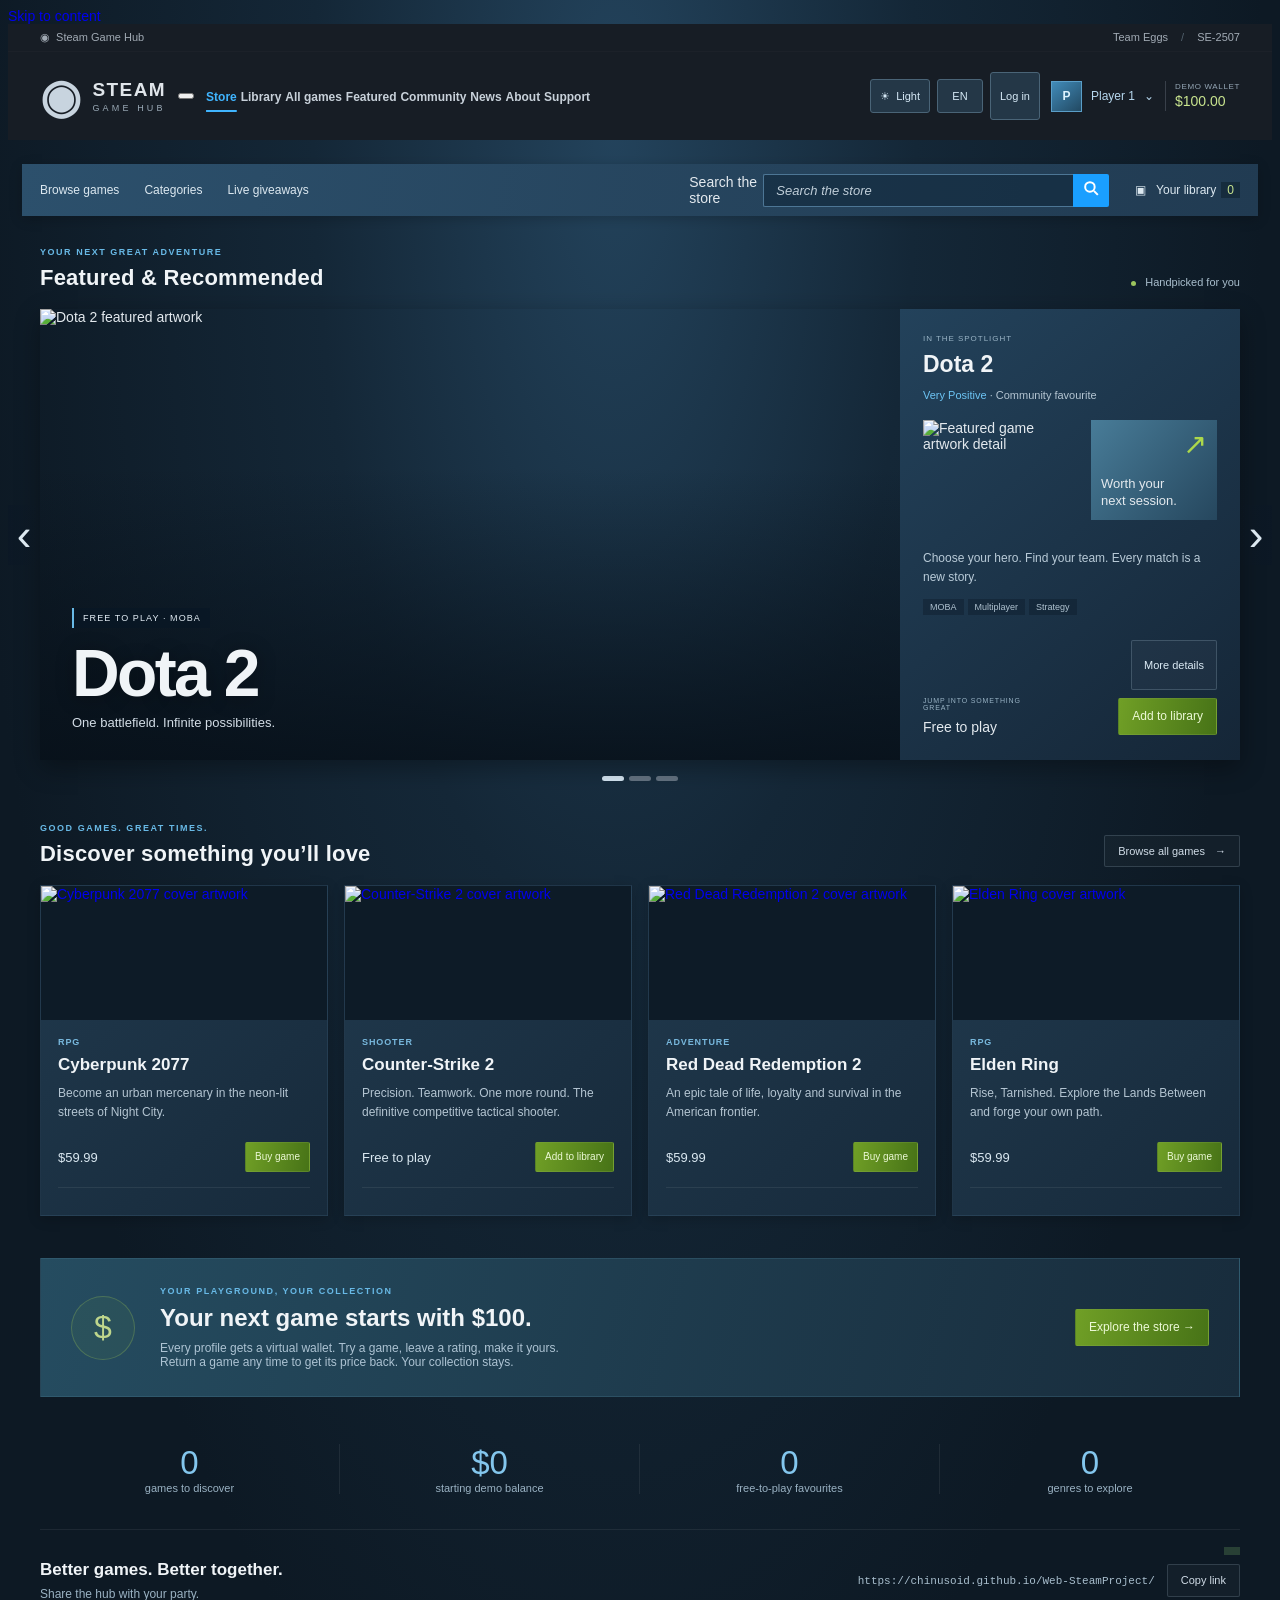
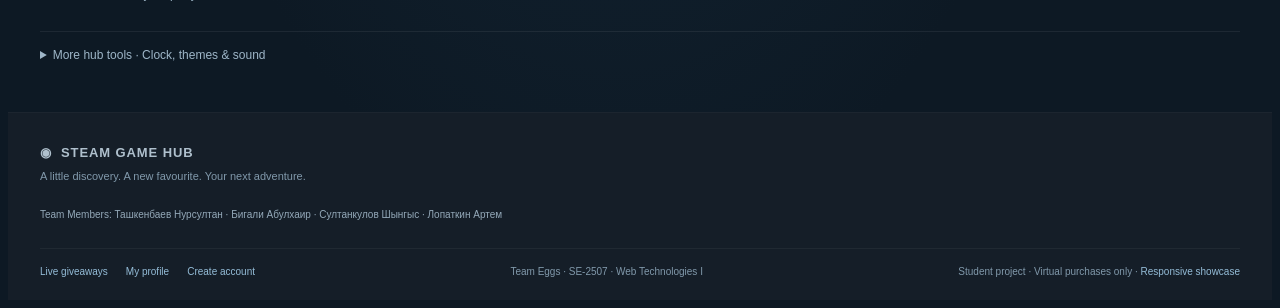
==== commit 44f4b7be: "Add EN/RU/KZ language switcher across all 14 pages Brings over Nursultan's i18n.js from the Assignme" ====
--- a/index.html
+++ b/index.html
@@ -24,7 +24,7 @@
 <script defer src="js/interactions.js">
 </script>
 <script defer src="js/auth.js"></script><script defer src="js/final.js"></script><script defer src="js/script.js">
-</script>
+</script><script defer src="js/i18n-final.js"></script><script defer src="js/i18n.js"></script>
 </head>
 <body class="store-page">
 <a href="#main-content" class="visually-hidden-focusable skip-link btn btn-light">Skip to content</a>
--- a/css/store.css
+++ b/css/store.css
@@ -248,3 +248,9 @@
 @media(max-width:520px) { .feature-bottom { flex-wrap:wrap; } .feature-actions { width:100%; justify-content:flex-start; } }
 .detail-purchase { display:flex; align-items:center; gap:10px; margin-top:18px; }
 .detail-rating { width:100%; margin-top:14px; }
+/* EN/RU/KZ language switcher added by js/i18n.js to the account tools. */
+.language-switcher { display:flex; align-items:center; flex:0 0 auto; }
+.language-switcher-label { position:absolute; width:1px; height:1px; padding:0; margin:-1px; overflow:hidden; clip:rect(0,0,0,0); white-space:nowrap; border:0; }
+.language-switcher select { appearance:none; width:54px; height:44px; min-height:44px; padding:0; color:#e2edf4; background:#101820; border:1px solid #506176; border-radius:12px; font:inherit; font-size:15px; text-align:center; text-align-last:center; cursor:pointer; }
+.language-switcher select:focus-visible { outline:2px solid #a5dfff; outline-offset:2px; }
+@media(max-width:520px) { .language-switcher { margin-left:auto; } }
--- a/css/final.css
+++ b/css/final.css
@@ -144,3 +144,8 @@
 [data-bs-theme=light] .team-contacts a { color:#183f5a; background:#fff; border-color:#c6d8e5; }
 [data-bs-theme=light] .team-contacts a span:first-child { color:#075c95; }
 [data-bs-theme=light] .team-contacts a:hover { color:#063b63; border-color:#075c95; }
+/* Language switcher matches the other header controls and sits next to the theme toggle. */
+.account-tools .theme-toggle { order:-2; }
+.account-tools .language-switcher { order:-1; margin-left:0; }
+.language-switcher select { width:46px; height:34px; min-height:34px; font-size:11px; color:#d6e9f6; background:#243747; border:1px solid #4a6477; border-radius:3px; }
+[data-bs-theme=light] .language-switcher select { color:#173e5a; background:#fff; border-color:#9cb8cb; }
